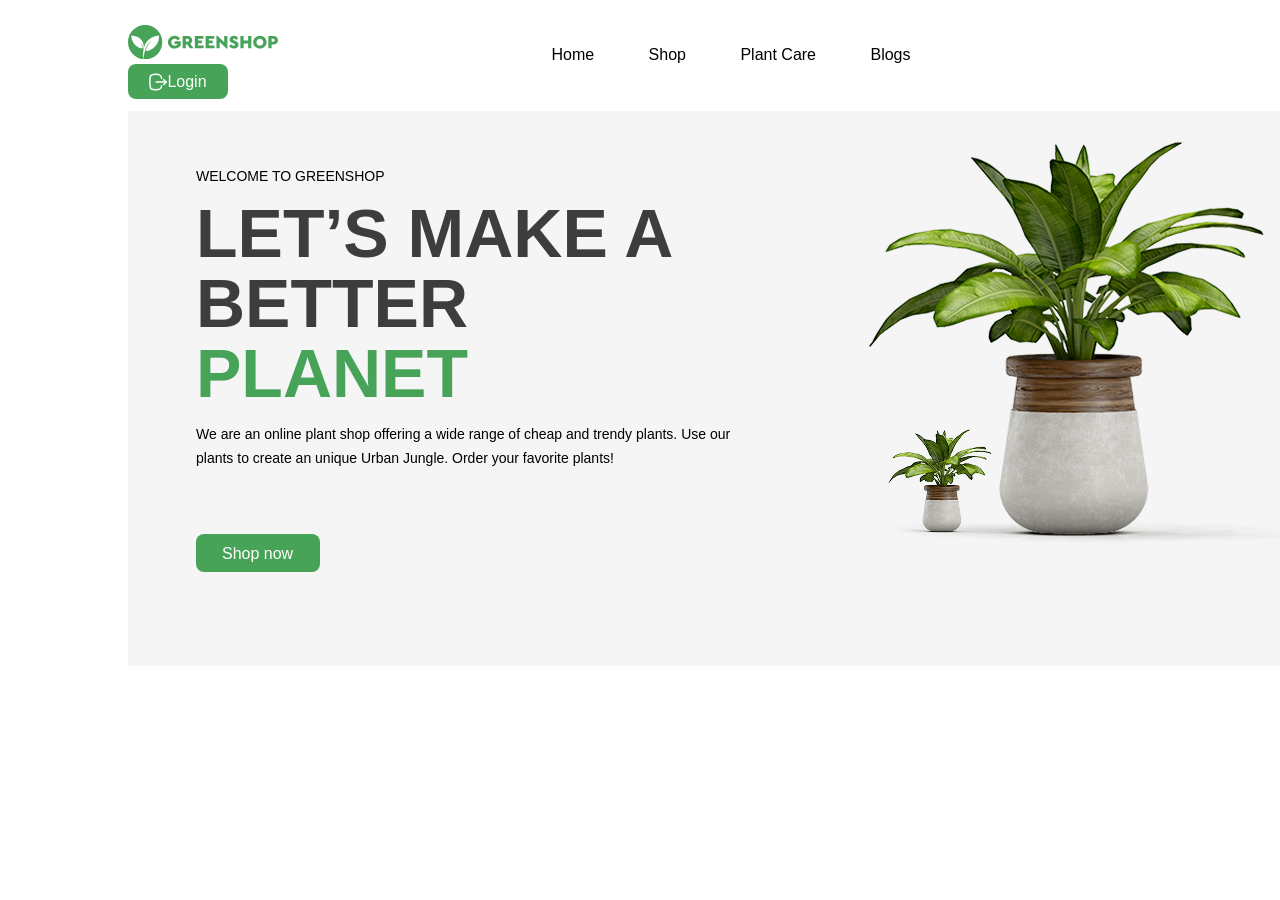
==== greenshop/index.html @ 19f1a40b "lesson-06" ====
<!DOCTYPE html>
<html lang="en">
<head>
    <meta charset="UTF-8">
    <title>Form</title>
    <link rel="stylesheet" href="css/style.css">
</head>
<body class="body">
    <div class="wrapper">
        <header class=" header">
            <a href="#" class="logo">
                <img src="./img/logo.svg" alt="">
            </a>
            <nav class="menu">
                <a href="">Home</a>
                <a href="">Shop</a>
                <a href="">Plant Care</a>
                <a href="">Blogs</a>
            </nav>
            <button type="button" class="login">
                <img src="./img/logout.svg" alt="" class="logout">
                Login
            </button>
        </header>
        <main>
            <div class="banner">
                <div class="info">
                    <p class="welcome">Welcome to greenshop</p>
                    <h1 class="main-title">
                        Let’s make a better 
                        <span class="planet">planet</span>
                    </h1>
                    <p class="about">We are an online plant shop offering a wide range of cheap and trendy plants. Use our plants to create an unique Urban Jungle. Order your favorite plants!</p>
                    <button type class="shop">Shop now</button>
                </div>
                <div class="flower">
                    <img src="./img/flower.png" alt="" class="img-flower">
                </div>
            </div>
        </main>
    </div>
</body>
---- greenshop/css/style.css ----
.body{
    font-family: Tahoma, sans-serif;
}

.wrapper{
    width: 1200px;
    margin: 0 auto;
    margin-left: 120px;
    margin-right: 120px;
}

.header{
    margin-top: 25px;
}

.logo{
    margin-right: 244px;
    display: inline-block;
}

.menu{
    display: inline-block;
    align-items: center;
    margin-right: 290px;
}

.menu a{
    text-decoration: none;
    color: black;
    margin: 0 25px;
    border-bottom: 4px solid transparent;
    padding-bottom: 20px;
}

.menu a:hover{
    border-bottom-color: green;
}

.login{
    width: 100px;
    height: 35px;
    display: inline-block;
    border: none;
    background-color: #46A358;
    border-radius: 8px;
    color: #ffffff;
    font-size: 16px;
    padding: 8 17px;
    gap: 4;
    display: inline-flex;
    align-items: center;
    justify-content: center;
}

.welcome{
    font-weight: 500;
    font-size: 14px;
    line-height: 16px;
    letter-spacing: 10%;
    text-transform: uppercase;
}

.banner{
    margin-top: 12px;
    background-color: #f5f5f5;
    display: flex;
    width: 100%;
}

.info{
    width: 58.33%;
    padding: 43px 95px 94px 68px;
}

.main-title{
    margin: 0;
    font-weight: 900;
    font-size: 68px;
    line-height: 70px;
    text-transform: uppercase;
    color: #3d3d3d;
    
}

.planet{
    color:#46A358;
}

.about{
    margin: 5;
    font-weight: 400;
    font-size: 14px;
    line-height: 24px;
    letter-spacing: 0%;

}

.shop{
    margin-top: 50px;
    width: 140;
    height: 40;
    border-radius: 6px;
    background-color: #46A358;
    border-radius: 8px;
    color: #ffffff;
    font-size: 16px;
    border: none;
    padding: 11px 27px 9px 26px;
}

.flower{
    width: 41.66%;
}

.flower img-flower{
    width: 100%;
    height: 100%;
    object-fit: cover;

}
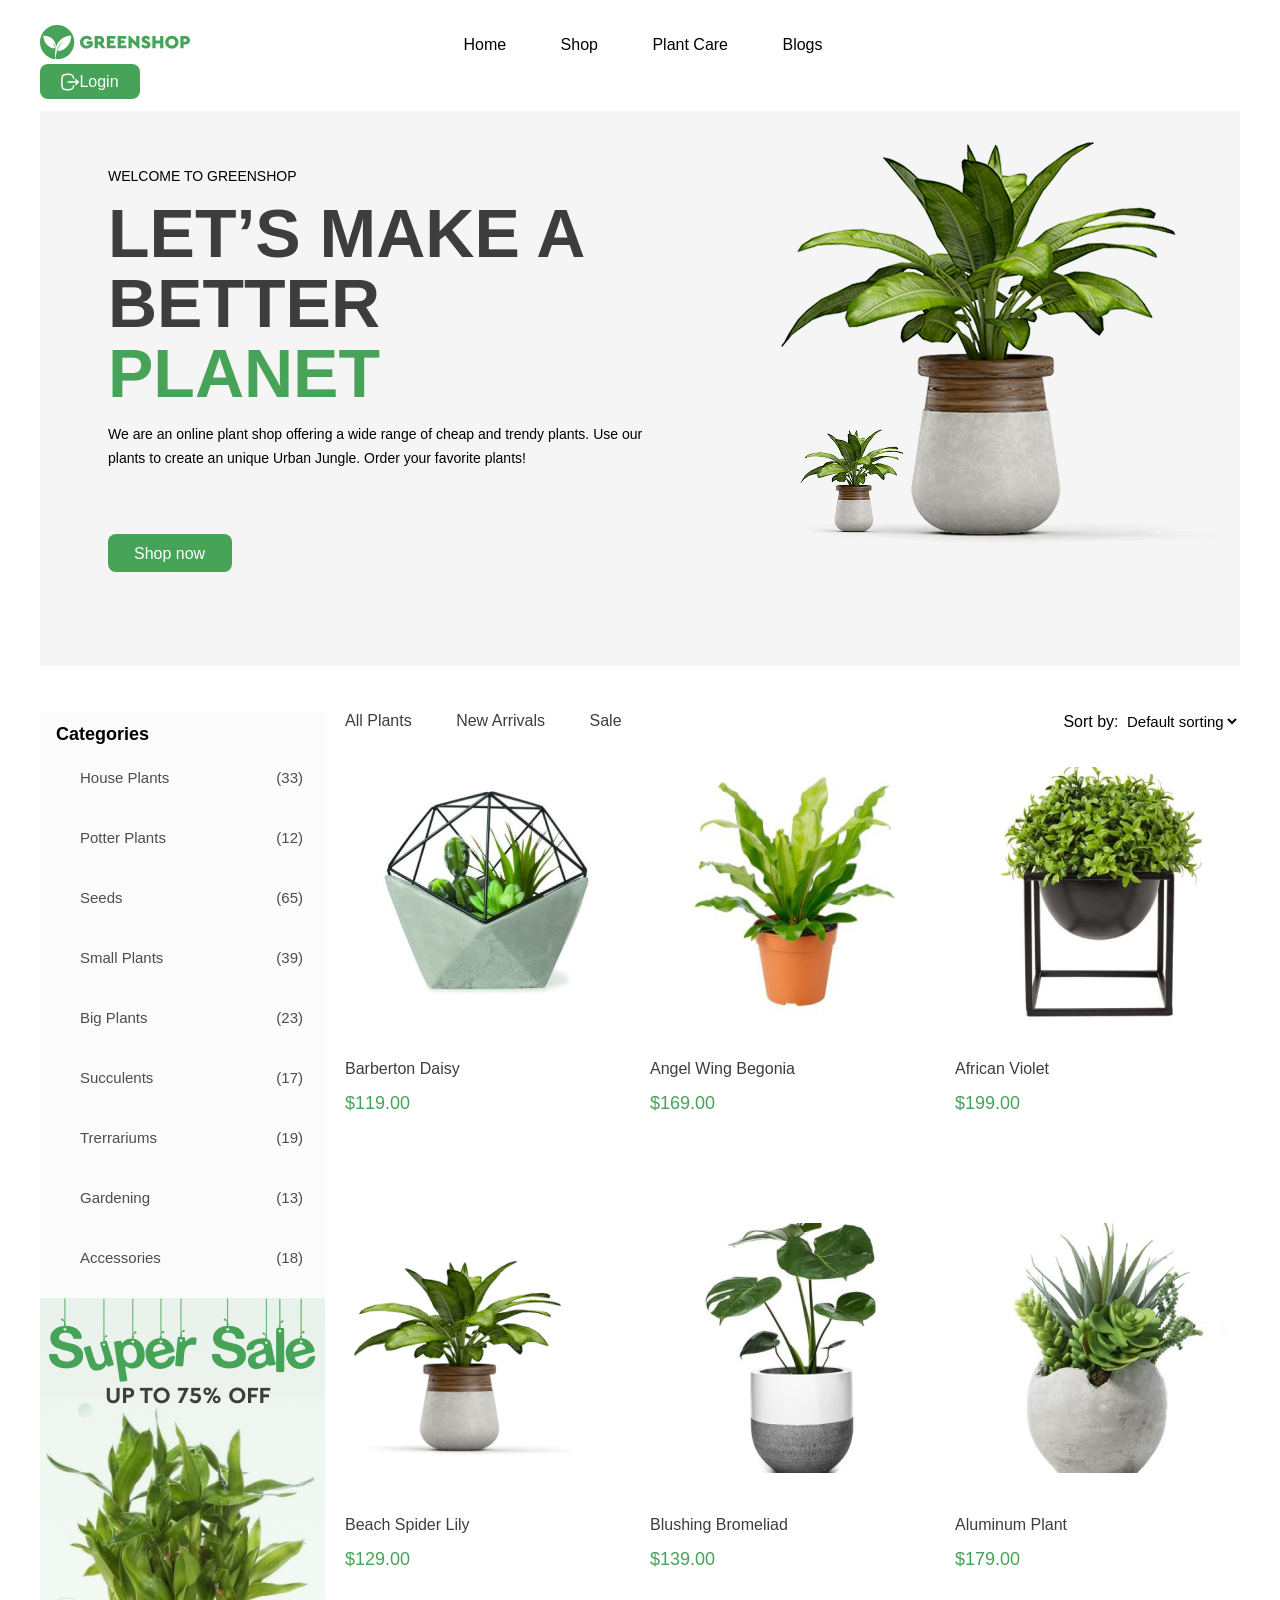
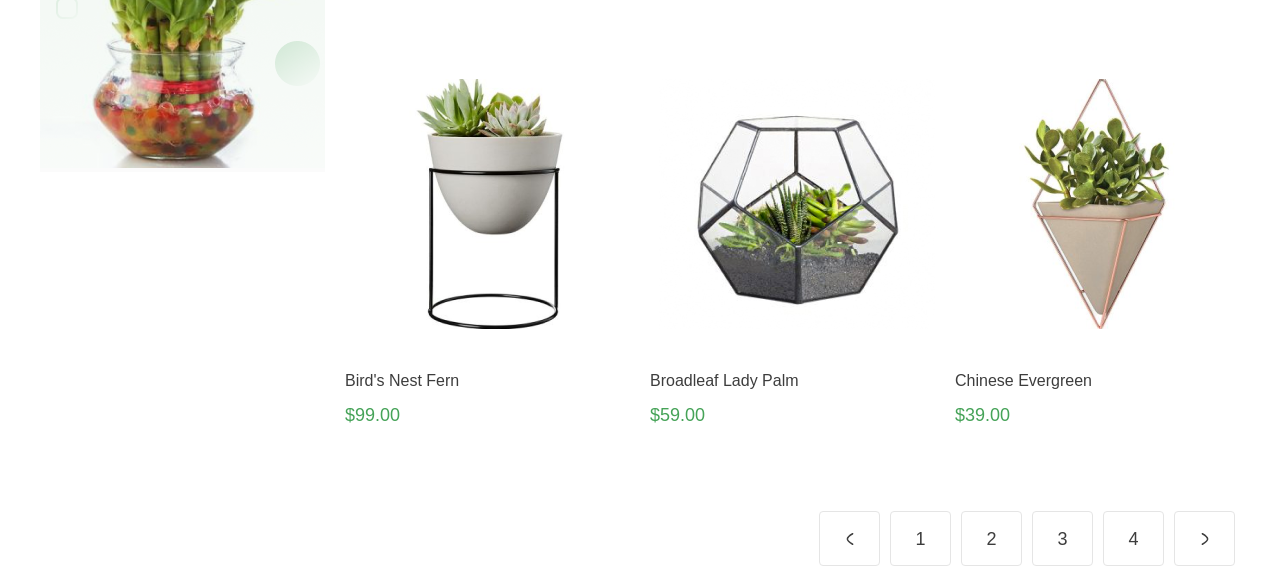
==== commit 53bcf684: "lesson-07" ====
--- a/greenshop/index.html
+++ b/greenshop/index.html
@@ -37,6 +37,190 @@
                     <img src="./img/flower.png" alt="" class="img-flower">
                 </div>
             </div>
+            <div class="clearfix">
+                <div class="left-bar">
+                    <h2 class="categories">Categories</h2>
+                    <ul class="list">
+                        <li class="list-item">
+                            <a href="#" class="link-list-item">
+                                <span class="name-list-item">House Plants</span>
+                                <span class="num-list-item">(33)</span>
+                            </a>
+                        </li>
+                         <li class="list-item">
+                            <a href="#" class="link-list-item">
+                                <span class="name-list-item">Potter Plants</span>
+                                <span class="num-list-item">(12)</span>
+                            </a>
+                        </li>
+                         <li class="list-item">
+                            <a href="#" class="link-list-item">
+                                <span class="name-list-item">Seeds</span>
+                                <span class="num-list-item">(65)</span>
+                            </a>
+                        </li>
+                         <li class="list-item">
+                            <a href="#" class="link-list-item">
+                                <span class="name-list-item">Small Plants</span>
+                                <span class="num-list-item">(39)</span>
+                            </a>
+                        </li>
+                        <li class="list-item">
+                            <a href="#" class="link-list-item">
+                                <span class="name-list-item">Big Plants</span>
+                                <span class="num-list-item">(23)</span>
+                            </a>
+                        </li>
+                        <li class="list-item">
+                            <a href="#" class="link-list-item">
+                                <span class="name-list-item">Succulents</span>
+                                <span class="num-list-item">(17)</span>
+                            </a>
+                        </li>
+                        <li class="list-item">
+                            <a href="#" class="link-list-item">
+                                <span class="name-list-item">Trerrariums</span>
+                                <span class="num-list-item">(19)</span>
+                            </a>
+                        </li>
+                        <li class="list-item">
+                            <a href="#" class="link-list-item">
+                                <span class="name-list-item">Gardening</span>
+                                <span class="num-list-item">(13)</span>
+                            </a>
+                        </li>
+                        <li class="list-item">
+                            <a href="#" class="link-list-item">
+                                <span class="name-list-item">Accessories</span>
+                                <span class="num-list-item">(18)</span>
+                            </a>
+                        </li>
+                    </ul>
+                    <a href="#" class="sale">
+                        <img src="./img/sale.png" alt="">
+                    </a>
+                </div>
+                <div class="right-bar">
+                    <div class="right-bar-top clearfix">
+                        <div class="top-filter">
+                            <a href="#">All Plants</a>
+                            <a href="#">New Arrivals</a>
+                            <a href="#">Sale</a>
+                        </div>
+                        <div class="top-select">
+                            <label class="selector">
+                                Sort by:
+                                <select name="sort" class="select">
+                                    <option value="default" selected>Default sorting</option>
+                                </select>
+                            </label>
+                        </div>
+                    </div>
+                    <div class="goods clearfix">
+                        <div class="item">
+                            <a href="#" class="link-item">
+                                 <div class="img-wrapper">
+                                    <img src="./img/item-1.png" alt="" class="item-img">
+                                </div>
+                                <p class="name-item">Barberton Daisy</p>
+                                <p class="cost">$119.00</p>
+                            </a>
+                        </div>
+                        <div class="item">
+                            <a href="#" class="link-item">
+                                <div class="img-wrapper">
+                                    <img src="./img/item-2.png" alt="" class="item-img">
+                                </div>
+                                <p class="name-item">Angel Wing Begonia</p>
+                                <p class="cost">$169.00</p>
+                            </a>
+                        </div>
+                        <div class="item">
+                            <a href="#" class="link-item">
+                                <div class="img-wrapper">
+                                    <img src="./img/item-3.png" alt="" class="item-img">
+                                </div>
+                                <p class="name-item">African Violet</p>
+                                <p class="cost">$199.00</p>
+                            </a>
+                        </div>
+                        <div class="item">
+                            <a href="#" class="link-item">
+                                <div class="img-wrapper">
+                                    <img src="./img/item-4.png" alt="" class="item-img">
+                                </div>
+                                <p class="name-item">Beach Spider Lily</p>
+                                <p class="cost">$129.00</p>
+                            </a>
+                        </div>
+                        <div class="item">
+                            <a href="#" class="link-item">
+                                <div class="img-wrapper">
+                                    <img src="./img/item-5.png" alt="" class="item-img">
+                                </div>
+                                <p class="name-item">Blushing Bromeliad</p>
+                                <p class="cost">$139.00</p>
+                            </a>
+                        </div>
+                        <div class="item">
+                            <a href="#" class="link-item">
+                                <div class="img-wrapper">
+                                    <img src="./img/item-6.png" alt="" class="item-img">
+                                </div>
+                                <p class="name-item">Aluminum Plant</p>
+                                <p class="cost">$179.00</p>
+                            </a>
+                        </div>
+                        <div class="item">
+                            <a href="#" class="link-item">
+                                <div class="img-wrapper">
+                                    <img src="./img/item-7.png" alt="" class="item-img">
+                                </div>
+                                <p class="name-item">Bird's Nest Fern</p>
+                                <p class="cost">$99.00</p>
+                            </a>
+                        </div>
+                        <div class="item">
+                            <a href="#" class="link-item">
+                                <div class="img-wrapper">
+                                    <img src="./img/item-8.png" alt="" class="item-img">
+                                </div>
+                                <p class="name-item">Broadleaf Lady Palm</p>
+                                <p class="cost">$59.00</p>
+                            </a>
+                        </div>
+                        <div class="item">
+                            <a href="#" class="link-item">
+                                <div class="img-wrapper">
+                                    <img src="./img/item-9.png" alt="">
+                                </div>
+                                <p class="name-item">Chinese Evergreen</p>
+                                <p class="cost">$39.00</p>
+                            </a>
+                        </div>
+                    </div>
+                    <div class="paginator-container">
+                        <div class="paginator">
+                            <a href="#" class="paginator-btn">
+                                <svg width="18" height="18" viewBox="0 0 18 18" fill="none" xmlns="http://www.w3.org/2000/svg">
+                                <path d="M11.625 14.25C11.625 14.25 6.375 11.142 6.375 9C6.375 6.85875 11.625 3.75 11.625 3.75" stroke="currentColor" stroke-width="1.5" stroke-linecap="round" stroke-linejoin="round"/>
+                                </svg>
+                            </a>
+                            <a href="#" class="paginator-btn">
+                                <span class="paginator-num">1</span>
+                            </a>
+                            <a href="#" class="paginator-btn">2</a>
+                            <a href="#" class="paginator-btn">3</a>
+                            <a href="#" class="paginator-btn">4</a>
+                            <a href="#" class="paginator-btn">
+                                <svg width="18" height="18" viewBox="0 0 18 18" fill="none" xmlns="http://www.w3.org/2000/svg">
+                                <path d="M6.375 3.75024C6.375 3.75024 11.625 6.85824 11.625 9.00024C11.625 11.1415 6.375 14.2502 6.375 14.2502" stroke="currentColor" stroke-width="1.5" stroke-linecap="round" stroke-linejoin="round"/>
+                                </svg>
+                            </a>
+                        </div>
+                    </div>
+                </div>
+            </div>
         </main>
     </div>
 </body>
--- a/greenshop/css/style.css
+++ b/greenshop/css/style.css
@@ -5,22 +5,24 @@
 .wrapper{
     width: 1200px;
     margin: 0 auto;
-    margin-left: 120px;
-    margin-right: 120px;
 }
 
 .header{
     margin-top: 25px;
+    border-bottom: 0.3px;
+    border-color: #46A35880;
+    margin-bottom: 12px;
 }
 
 .logo{
     margin-right: 244px;
     display: inline-block;
+    vertical-align: middle;
 }
 
 .menu{
     display: inline-block;
-    align-items: center;
+    vertical-align: middle;
     margin-right: 290px;
 }
 
@@ -61,10 +63,10 @@
 }
 
 .banner{
-    margin-top: 12px;
     background-color: #f5f5f5;
     display: flex;
     width: 100%;
+    margin-bottom: 46px;
 }
 
 .info{
@@ -118,3 +120,135 @@
     object-fit: cover;
 
 }
+
+.left-bar{
+    background-color: #FBFBFB;
+    width: 285px;
+    float: left;
+}
+
+.right-bar{
+    width: 915px;
+    float: left;
+}
+
+.right-bar-top{
+    margin-left: 20px;
+    margin-bottom: 31px;
+}
+
+.top-filter{
+    float: left;
+}
+
+.top-filter a{
+    text-decoration: none;
+    color: #3d3d3d;
+    border-bottom: 4px solid transparent;
+    margin-right: 40px;
+    padding-bottom: 7px;
+}
+
+.top-filter a:hover{
+    border-bottom-color: green;
+}
+
+.top-select{
+    float: right;
+}
+
+.item{
+    float: left;
+    width: 285px;
+    margin-left: 20px;
+    margin-bottom: 70px;
+}
+.categories{
+    margin: 14px 16px 7px 16px;
+    font-size: 18px;
+    line-height: 16px;
+}
+
+.list{
+    list-style: none;
+}
+
+.link-list-item{
+    text-decoration: none;
+    display: flex;
+    justify-content: space-between;
+    margin: 0 22px 20px 0;
+    color: #4E4C4C;
+}
+
+.link-list-item:hover{
+    color: #46A358;
+}
+
+.name-list-item{
+    font-size: 15px;
+    line-height: 40px;
+}
+
+.num-list-item{
+    font-size: 15px;
+    line-height: 40px;
+}
+
+.select{
+    border: none;
+    background: none;
+    font-size: 15px;
+    line-height: 16px;
+}
+
+.img-wrapper img{
+    padding: 24px 9px;
+    width: auto;
+    height: 250px;
+}
+
+.link-item{
+    text-decoration: none;
+}
+
+.name-item{
+    color: #3d3d3d;
+    font-size: 16px;
+    line-height: 16px;
+}
+
+.cost{
+    color: #46A358;
+    font-size: 18px;
+    line-height: 16px;
+}
+
+.paginator-container{
+    float: right;
+}
+
+.paginator{
+    display: flex;
+}
+
+.paginator-btn{
+    display: flex;
+    justify-content: center;
+    align-items: center;
+    margin: 0 5px;
+    padding: 9px 12px;
+    text-decoration: none;
+    color: #3d3d3d;
+    width: 35px;
+    height: 35px;
+    border: 1px solid #e5e5e5;
+    border-radius: 4px;
+    font-size: 18px;
+    line-height: 16px;
+}
+
+.paginator-btn:hover{
+    color: #ffffff;
+    background-color: #46A358;
+}
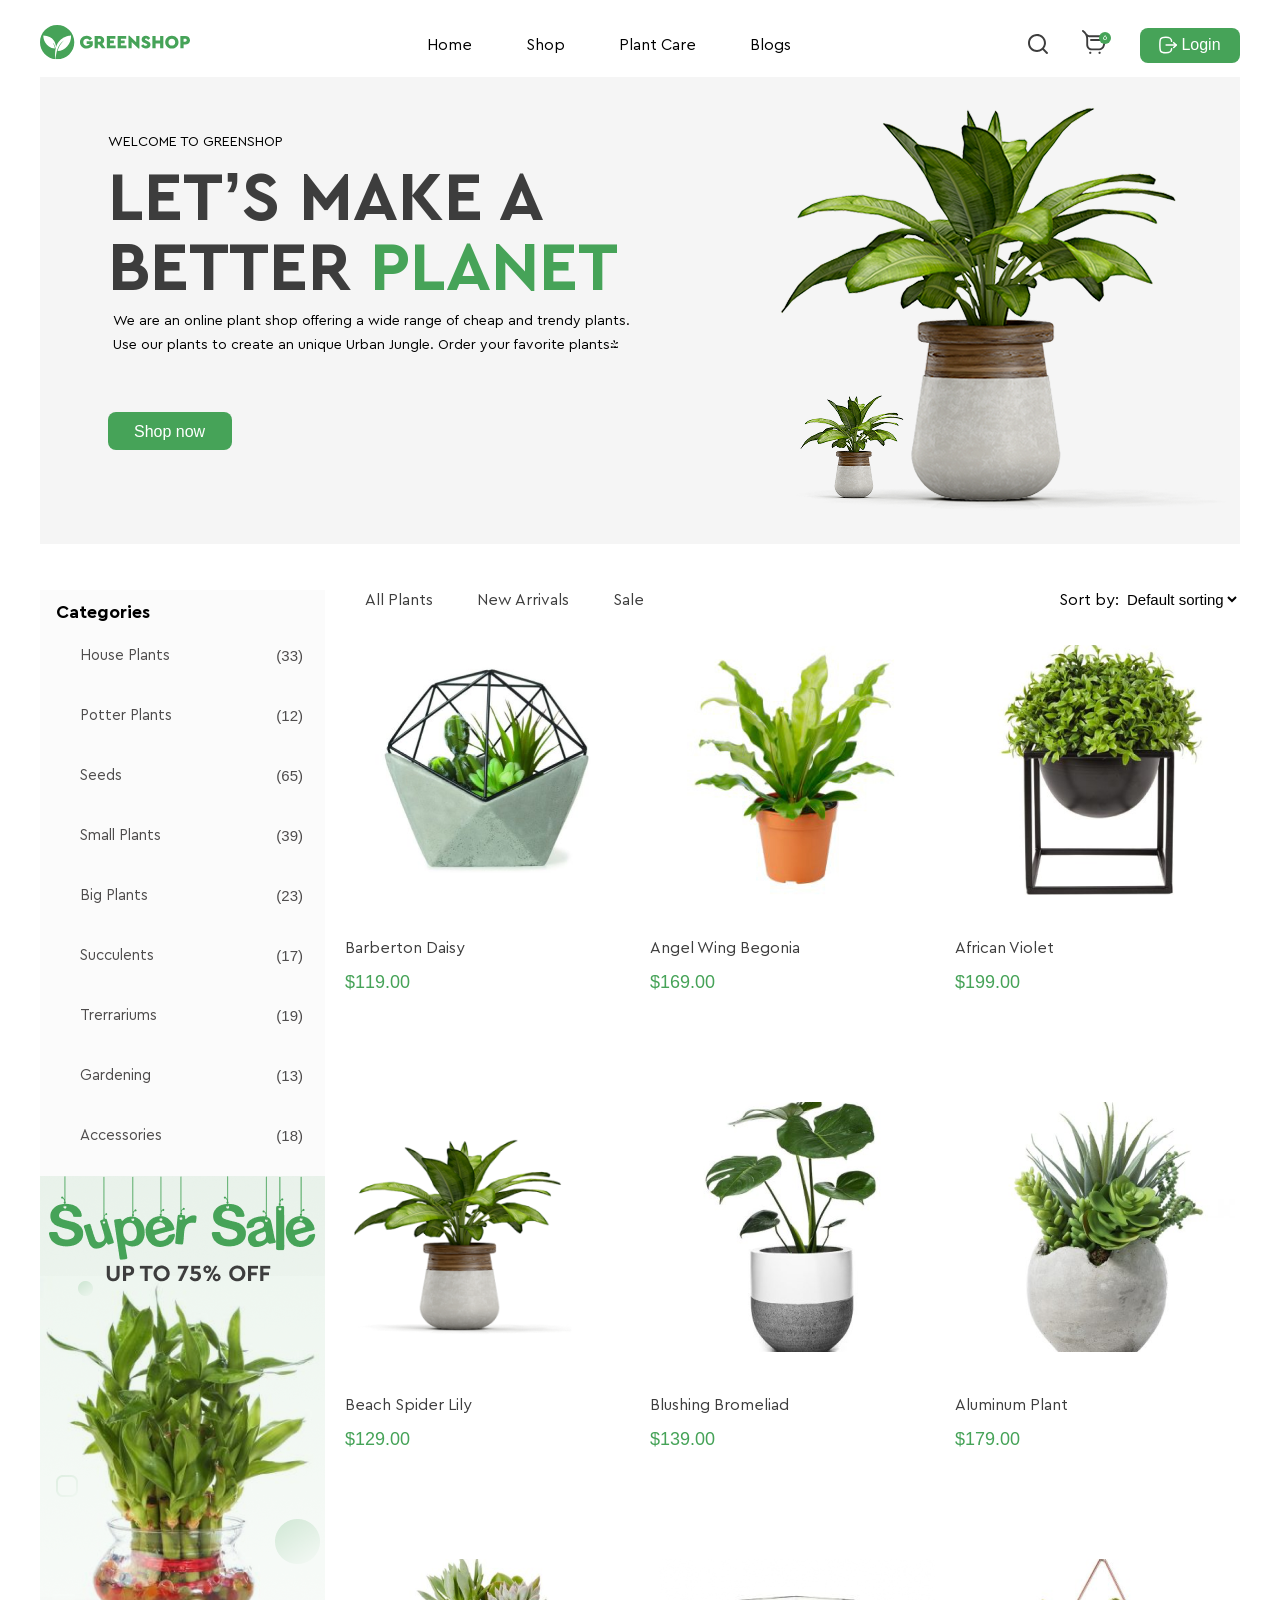
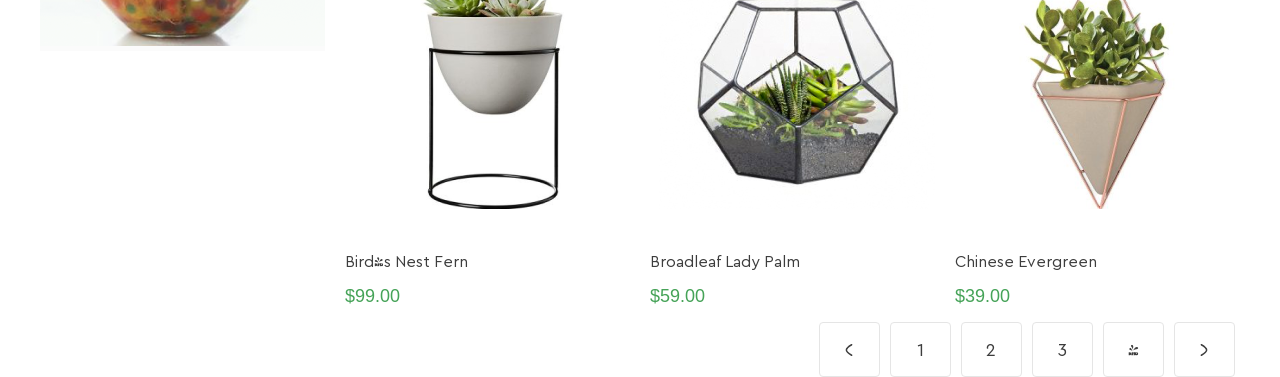
==== commit b3dd4deb: "lesson-09" ====
--- a/greenshop/index.html
+++ b/greenshop/index.html
@@ -17,10 +17,23 @@
                 <a href="">Plant Care</a>
                 <a href="">Blogs</a>
             </nav>
-            <button type="button" class="login">
-                <img src="./img/logout.svg" alt="" class="logout">
-                Login
-            </button>
+            <div>
+                <a class="search" href="#">
+                    <svg width="20" height="20" viewBox="0 0 20 20" fill="none" xmlns="http://www.w3.org/2000/svg">
+                        <path d="M14.5726 16.0029C10.5755 19.1865 4.988 18.3055 2.02842 14.6542C-0.828089 11.129 -0.64944 6.04347 2.44943 2.82482C5.65137 -0.500594 10.6854 -0.944524 14.3346 1.78337C15.642 2.76051 16.6183 4.00364 17.2542 5.50838C17.8938 7.02186 18.0881 8.59653 17.8663 10.2205C17.6452 11.837 17 13.2775 15.9499 14.6217C16.0349 14.6773 16.1255 14.7173 16.1904 14.7822C17.3448 15.9311 18.4947 17.0843 19.6491 18.2331C19.9227 18.5054 20.0589 18.8225 19.9776 19.2046C19.8165 19.9651 18.9108 20.2586 18.3298 19.7366C18.0575 19.4925 17.807 19.2234 17.5484 18.9649C16.6002 18.0177 15.6526 17.0699 14.7044 16.1227C14.665 16.0853 14.6238 16.0503 14.5726 16.0029ZM15.9605 8.98677C15.9705 5.12689 12.8529 2.00627 8.98262 2.00065C5.12292 1.99503 2.00781 5.09067 1.99094 8.94806C1.97408 12.8173 5.08544 15.9467 8.96762 15.9648C12.8117 15.9829 15.9506 12.8504 15.9605 8.98677Z" fill="currentColor"/>
+                    </svg>
+                </a>
+                <a class="cart" href="#">
+                    <svg width="24" height="24" viewBox="0 0 24 24" fill="none" xmlns="http://www.w3.org/2000/svg">
+                        <path d="M17.1567 20.25H9.89163C6.79003 20.25 4.26667 17.7267 4.26667 14.6251V8.85947C4.26667 5.9762 2.82958 3.30739 0.422521 1.72031C-0.00975775 1.43531 -0.129101 0.853876 0.155897 0.421598C0.440896 -0.0107278 1.02228 -0.130118 1.45465 0.154974C2.82874 1.06097 3.94351 2.2559 4.74067 3.63167C4.91293 3.82466 6.30202 5.29699 8.57919 5.29699H19.3748C22.3201 5.24191 24.6254 8.19769 23.8554 11.0406L22.6126 15.9939C21.9839 18.4998 19.7404 20.25 17.1567 20.25ZM5.90513 6.64234C6.06099 7.36238 6.14166 8.10483 6.14166 8.85947V14.6251C6.14166 16.6928 7.8239 18.375 9.89163 18.375H17.1567C18.8792 18.375 20.3748 17.2082 20.794 15.5376L22.0367 10.5844C22.4943 8.89509 21.1243 7.13931 19.3748 7.17198H8.57914C7.54926 7.17198 6.65283 6.94993 5.90513 6.64234ZM9.42289 22.8281C9.42289 22.1809 8.89822 21.6563 8.25102 21.6563C6.69609 21.7182 6.69745 23.9387 8.25102 24C8.89822 24 9.42289 23.4753 9.42289 22.8281ZM18.751 22.8281C18.751 22.1809 18.2263 21.6563 17.5791 21.6563C16.0242 21.7182 16.0255 23.9387 17.5791 24C18.2263 24 18.751 23.4753 18.751 22.8281ZM20.3123 9.98446C20.3123 9.46668 19.8925 9.04697 19.3748 9.04697H8.95414C7.71027 9.09647 7.71121 10.8729 8.95414 10.922H19.3748C19.8925 10.922 20.3123 10.5022 20.3123 9.98446Z" fill="currentColor"/>
+                    </svg>
+                    <span class="count">6</span>
+                </a>
+                <button type="button" class="login">
+                    <img src="./img/logout.svg" alt="" class="logout">
+                    Login
+                </button>
+            </div>
         </header>
         <main>
             <div class="banner">
--- a/greenshop/css/style.css
+++ b/greenshop/css/style.css
@@ -1,5 +1,37 @@
+@font-face {
+    font-family: 'Cera Pro';
+    src: url('../fonts/FONTSPRINGDEMO-CeraProItalic.woff2') format('woff2');
+    font-weight: normal;
+    font-style: italic;
+    font-display: swap;
+}
+
+@font-face {
+    font-family: 'Cera Pro';
+    src: url('../fonts/FONTSPRINGDEMO-CeraProBold.woff2') format('woff2');
+    font-weight: bold;
+    font-style: normal;
+    font-display: swap;
+}
+
+@font-face {
+    font-family: 'Cera Pro';
+    src: url('../fonts/FONTSPRINGDEMO-CeraProBoldItalic.woff2') format('woff2');
+    font-weight: bold;
+    font-style: italic;
+    font-display: swap;
+}
+
+@font-face {
+    font-family: 'Cera Pro';
+    src: url('../fonts/FONTSPRINGDEMO-CeraProRegular.woff2') format('woff2');
+    font-weight: normal;
+    font-style: normal;
+    font-display: swap;
+}
+
 .body{
-    font-family: Tahoma, sans-serif;
+    font-family: "Cera Pro", "Tahoma", sans-serif;
 }
 
 .wrapper{
@@ -8,6 +40,9 @@
 }
 
 .header{
+    display: flex;
+    justify-content: space-between;
+    align-items: center;
     margin-top: 25px;
     border-bottom: 0.3px;
     border-color: #46A35880;
@@ -15,7 +50,6 @@
 }
 
 .logo{
-    margin-right: 244px;
     display: inline-block;
     vertical-align: middle;
 }
@@ -23,7 +57,6 @@
 .menu{
     display: inline-block;
     vertical-align: middle;
-    margin-right: 290px;
 }
 
 .menu a{
@@ -36,6 +69,43 @@
 
 .menu a:hover{
     border-bottom-color: green;
+}
+
+.search{
+    margin-right: 30px;
+    text-decoration: none;
+    color: #3d3d3d;
+}
+
+.search:hover{
+    color: #46A358;
+}
+
+.cart{
+    display: inline-block;
+    margin-right: 30px;
+    text-decoration: none;
+    position: relative;
+    color: #3d3d3d;
+}
+
+.cart:hover{
+    color: #46A358;
+}
+
+.count{
+    font-size: 8px;
+    color: #ffffff;
+    width: 12px;
+    height: 12px;
+    background-color: #46A358;
+    border-radius: 50%;
+    display: flex;
+    align-items: center;
+    justify-content: center;
+    position: absolute;
+    top: 2px;
+    right: -5px;
 }
 
 .login{
@@ -48,7 +118,7 @@
     color: #ffffff;
     font-size: 16px;
     padding: 8 17px;
-    gap: 4;
+    gap: 4px;
     display: inline-flex;
     align-items: center;
     justify-content: center;
@@ -81,7 +151,6 @@
     line-height: 70px;
     text-transform: uppercase;
     color: #3d3d3d;
-    
 }
 
 .planet{
@@ -89,7 +158,7 @@
 }
 
 .about{
-    margin: 5;
+    margin: 5px;
     font-weight: 400;
     font-size: 14px;
     line-height: 24px;
@@ -123,13 +192,14 @@
 
 .left-bar{
     background-color: #FBFBFB;
-    width: 285px;
+    width: 23.75%;
     float: left;
 }
 
 .right-bar{
-    width: 915px;
+    width: 74.58%;
     float: left;
+    margin-left: 20px;
 }
 
 .right-bar-top{
@@ -157,12 +227,17 @@
     float: right;
 }
 
+.goods{
+    display: flex;
+    flex-wrap: wrap;
+    gap: 70px 20px;
+}
+
 .item{
-    float: left;
-    width: 285px;
-    margin-left: 20px;
-    margin-bottom: 70px;
-}
+    width: 31.84%;
+    box-sizing: border-box;
+}
+
 .categories{
     margin: 14px 16px 7px 16px;
     font-size: 18px;
@@ -191,6 +266,7 @@
 }
 
 .num-list-item{
+    font-family: Tahoma, sans-serif;
     font-size: 15px;
     line-height: 40px;
 }
@@ -219,6 +295,7 @@
 }
 
 .cost{
+    font-family: Tahoma, sans-serif;
     color: #46A358;
     font-size: 18px;
     line-height: 16px;
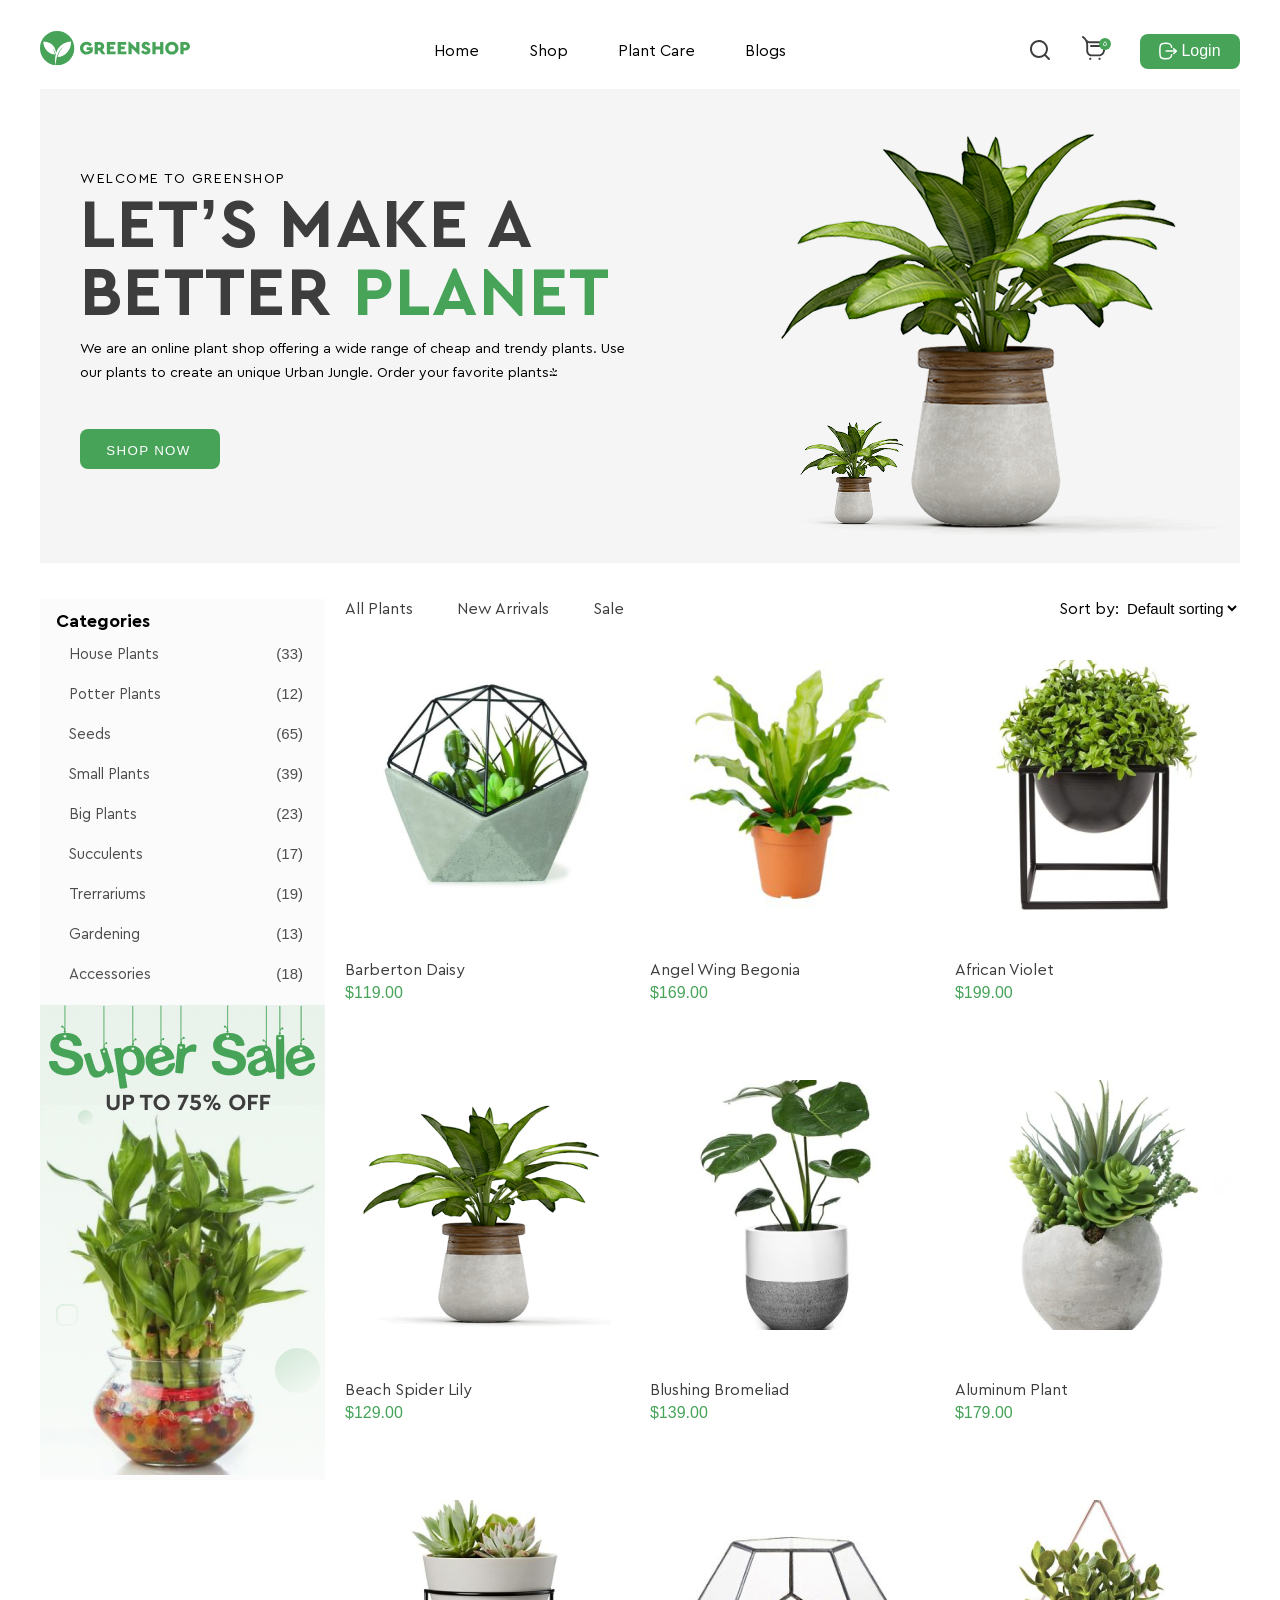
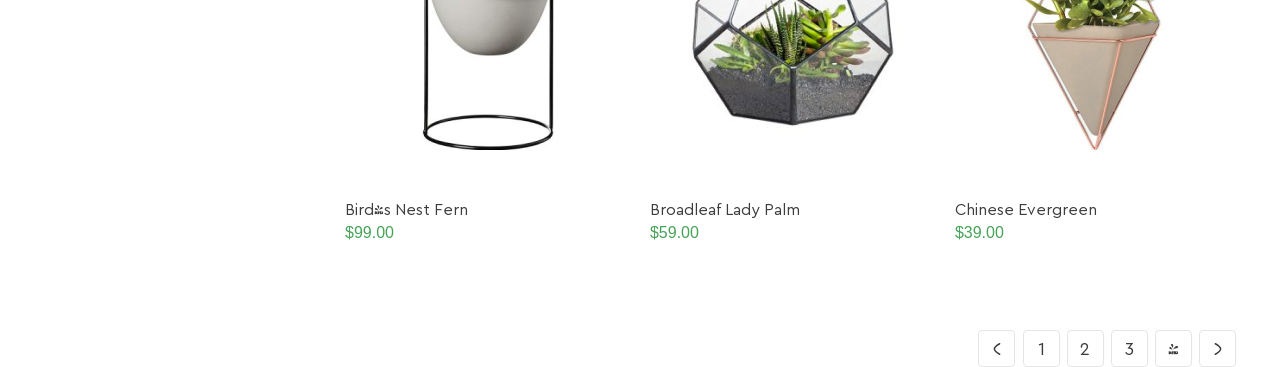
==== commit 2629a38d: "lesson-10" ====
--- a/greenshop/index.html
+++ b/greenshop/index.html
@@ -11,11 +11,58 @@
             <a href="#" class="logo">
                 <img src="./img/logo.svg" alt="">
             </a>
-            <nav class="menu">
-                <a href="">Home</a>
-                <a href="">Shop</a>
-                <a href="">Plant Care</a>
-                <a href="">Blogs</a>
+            <nav class="nav">
+                <ul class="menu">
+                    <li>
+                        <a href="#">Home</a>
+                    
+                    </li>
+                    <li>
+                        <a href="#">Shop</a>
+                        
+                    </li>
+                    <li>
+                        <a href="#">Plant Care</a>
+                        <ul>
+                            <li>
+                                <a href="#">Drainage</a>
+                            </li>
+                            <li>
+                                <a href="#">Fungicides</a>
+                            </li>
+                            <li>
+                                <a href="#">Fertilizer</a>
+                            </li>
+                            <li class="priming">
+                                <a href="#">Priming</a>
+                                <ul>
+                                    <li>
+                                        <a href="#">Universal</a>
+                                    </li>
+                                    <li>
+                                        <a href="#">For Ficus</a>
+                                    </li>
+                                    <li>
+                                        <a href="#">For Cacti</a>
+                                    </li>
+                                    <li>
+                                        <a href="#">For Citrus</a>
+                                    </li>
+                                    <li>
+                                        <a href="#">For those in bloom</a>
+                                    </li>
+                                    <li>
+                                        <a href="#">For Orchids</a>
+                                    </li>
+                                </ul>
+                            </li>
+                        </ul>
+                    </li>
+                    <li>
+                        <a href="#">Blogs</a>
+                        
+                    </li>
+                </ul>
             </nav>
             <div>
                 <a class="search" href="#">
--- a/greenshop/css/style.css
+++ b/greenshop/css/style.css
@@ -55,13 +55,80 @@
 }
 
 .menu{
-    display: inline-block;
+    position: relative;
+    padding: 0;
+    list-style: none;
+    display: flex;
     vertical-align: middle;
 }
 
+.menu ul{
+    display: none;
+    padding: 0;
+    position: absolute;
+    list-style: none;
+    left: 25px;
+    top: 48px;
+    width: 188px;
+}
+
+.menu ul li a:hover{
+    background-color: #46A358;
+    color: #ffffff;
+}
+
+.priming > ul{
+    color: #3d3d3d;
+    display: none;
+    padding: 0;
+    position: absolute;
+    list-style: none;
+    left: 100%;
+    top: 0;
+    width: 178px;
+    background-color: #EDF6EE;
+}
+
+.priming:hover ul{
+    display: block;
+}
+
+.menu ul::before{
+    position: absolute;
+    display: block;
+    content: "";
+    width: 100%;
+    height: 48px;
+    top: -24px;
+    z-index: -1;
+}
+
+.menu > li:hover > ul{
+    display: block;
+}
+
+.menu ul a{
+    display: block;
+    background-color: #EDF6EE;
+    color: #3d3d3d;
+}
+
+.priming:hover > a{
+    background-color: #46A358;
+    color: #ffffff;
+}
+
+.menu > li{
+    position: relative;
+}
+
 .menu a{
     text-decoration: none;
     color: black;
+}
+
+.menu > li > a{
+    align-items: center;
     margin: 0 25px;
     border-bottom: 4px solid transparent;
     padding-bottom: 20px;
@@ -72,7 +139,7 @@
 }
 
 .search{
-    margin-right: 30px;
+    margin-right: 28px;
     text-decoration: none;
     color: #3d3d3d;
 }
@@ -117,7 +184,7 @@
     border-radius: 8px;
     color: #ffffff;
     font-size: 16px;
-    padding: 8 17px;
+    padding: 8px 17px;
     gap: 4px;
     display: inline-flex;
     align-items: center;
@@ -127,28 +194,29 @@
 .welcome{
     font-weight: 500;
     font-size: 14px;
-    line-height: 16px;
-    letter-spacing: 10%;
+    letter-spacing: 0.11em;
     text-transform: uppercase;
+    margin-bottom: 4px;
 }
 
 .banner{
     background-color: #f5f5f5;
     display: flex;
     width: 100%;
-    margin-bottom: 46px;
+    margin-bottom: 36px;
 }
 
 .info{
     width: 58.33%;
-    padding: 43px 95px 94px 68px;
+    padding: 67px 116px 94px 40px;
 }
 
 .main-title{
     margin: 0;
     font-weight: 900;
-    font-size: 68px;
-    line-height: 70px;
+    font-size: 4.28em;
+    line-height: 68px;
+    letter-spacing: 0.02em;
     text-transform: uppercase;
     color: #3d3d3d;
 }
@@ -158,28 +226,28 @@
 }
 
 .about{
-    margin: 5px;
+    margin-top: 9px;
     font-weight: 400;
     font-size: 14px;
     line-height: 24px;
-    letter-spacing: 0%;
-
 }
 
 .shop{
-    margin-top: 50px;
-    width: 140;
-    height: 40;
+    margin-top: 30px;
+    width: 140px;
+    height: 40px;
     border-radius: 6px;
     background-color: #46A358;
     border-radius: 8px;
     color: #ffffff;
-    font-size: 16px;
     border: none;
-    padding: 11px 27px 9px 26px;
+    padding: 11px 27px 9px 24px;
+    letter-spacing: 0.1em;
+    text-transform: uppercase;
 }
 
 .flower{
+    margin-top: 14px;
     width: 41.66%;
 }
 
@@ -203,8 +271,7 @@
 }
 
 .right-bar-top{
-    margin-left: 20px;
-    margin-bottom: 31px;
+    margin-bottom: 36px;
 }
 
 .top-filter{
@@ -234,6 +301,7 @@
 }
 
 .item{
+    height: 350px;
     width: 31.84%;
     box-sizing: border-box;
 }
@@ -252,7 +320,7 @@
     text-decoration: none;
     display: flex;
     justify-content: space-between;
-    margin: 0 22px 20px 0;
+    margin: 0 22px 21px -11px;
     color: #4E4C4C;
 }
 
@@ -262,13 +330,11 @@
 
 .name-list-item{
     font-size: 15px;
-    line-height: 40px;
 }
 
 .num-list-item{
     font-family: Tahoma, sans-serif;
     font-size: 15px;
-    line-height: 40px;
 }
 
 .select{
@@ -278,10 +344,16 @@
     line-height: 16px;
 }
 
+.img-wrapper{
+    display: flex;
+    justify-content: center;
+    align-items: center;
+    height: 300px;
+}
+
 .img-wrapper img{
     padding: 24px 9px;
-    width: auto;
-    height: 250px;
+    object-fit: contain;
 }
 
 .link-item{
@@ -292,13 +364,14 @@
     color: #3d3d3d;
     font-size: 16px;
     line-height: 16px;
+    margin-top: 27px;
 }
 
 .cost{
     font-family: Tahoma, sans-serif;
     color: #46A358;
-    font-size: 18px;
     line-height: 16px;
+    margin-top: -9px;
 }
 
 .paginator-container{
@@ -307,14 +380,15 @@
 
 .paginator{
     display: flex;
+    justify-content: flex-end;
+    margin-top: 105px;
 }
 
 .paginator-btn{
     display: flex;
     justify-content: center;
     align-items: center;
-    margin: 0 5px;
-    padding: 9px 12px;
+    margin: 0 0.2em;
     text-decoration: none;
     color: #3d3d3d;
     width: 35px;
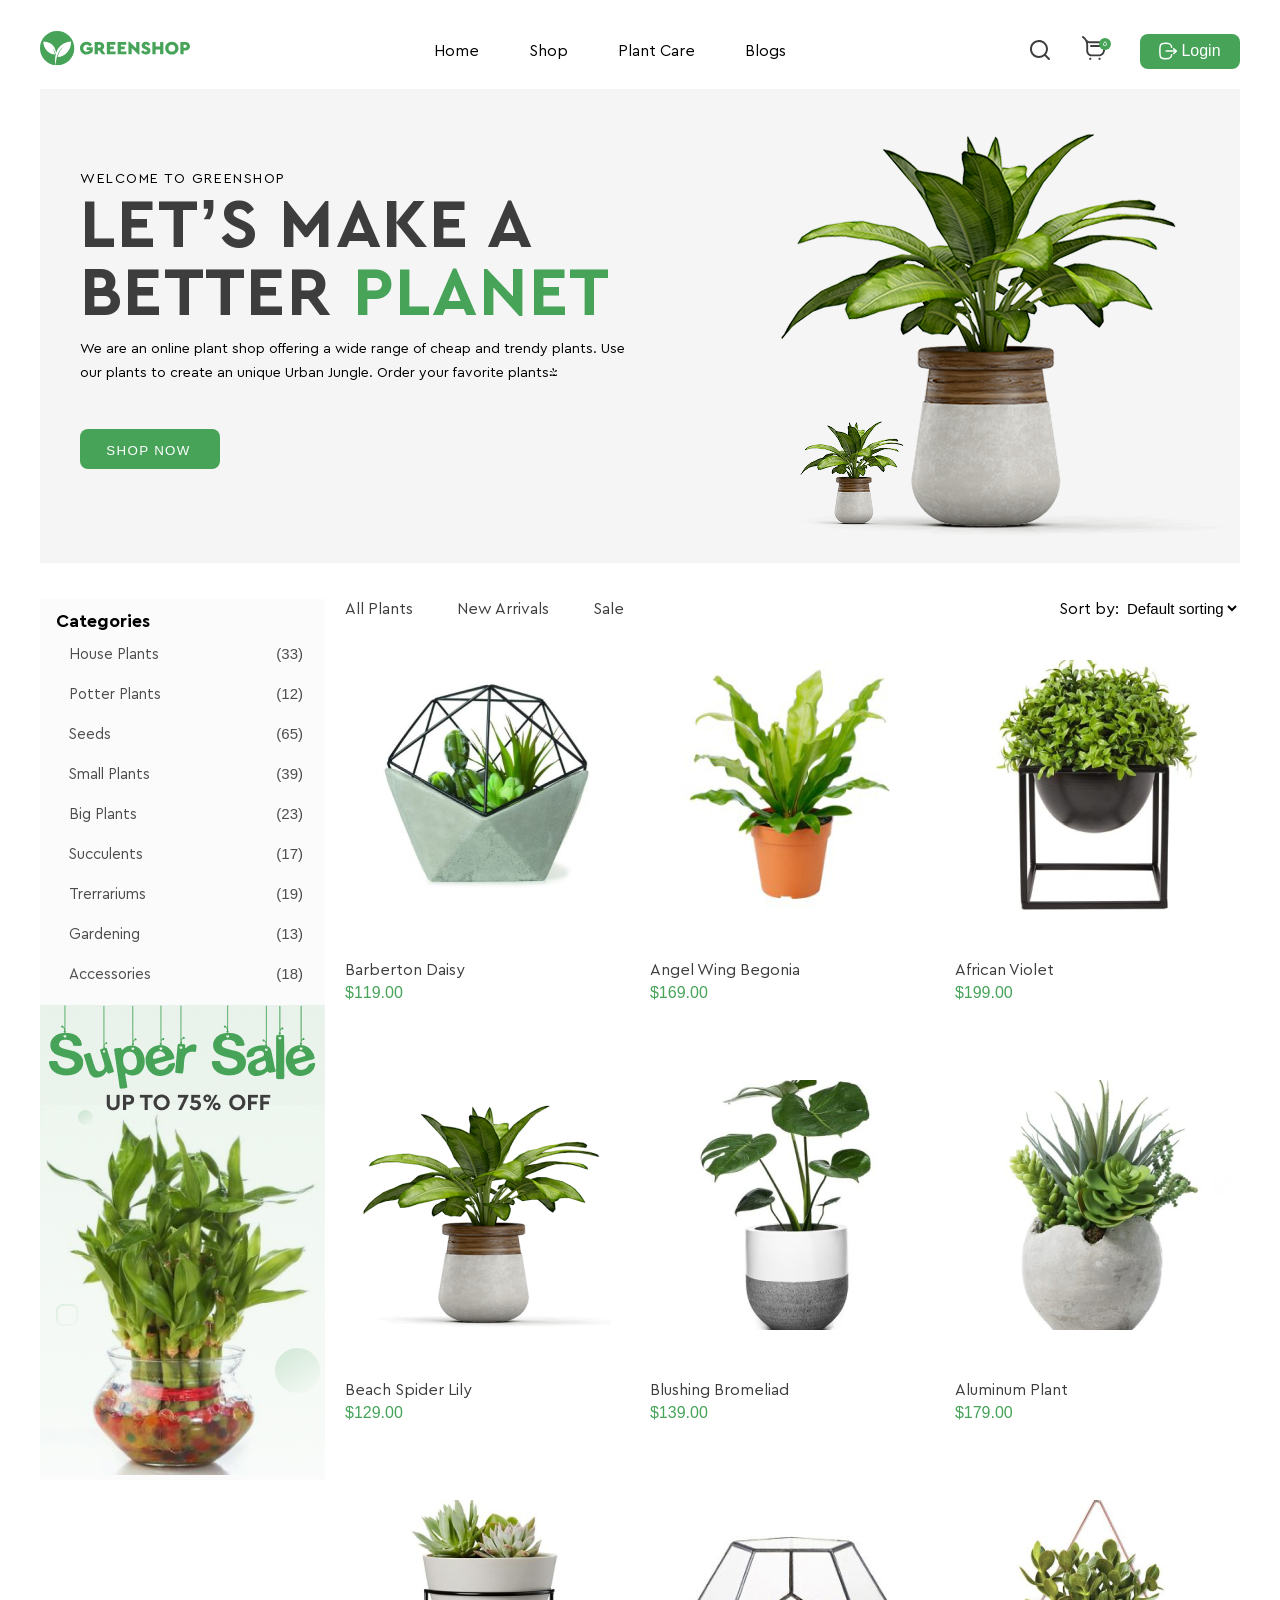
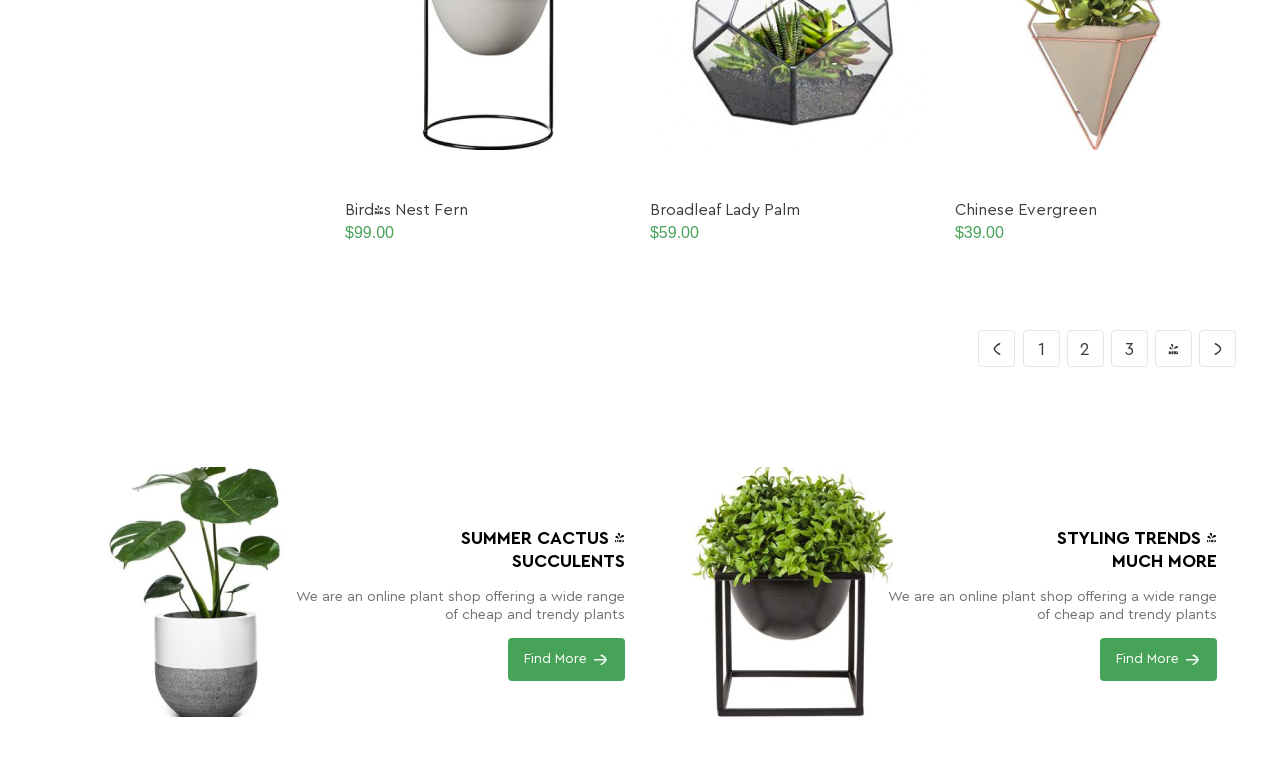
==== commit 78036414: "lesson-11" ====
--- a/greenshop/index.html
+++ b/greenshop/index.html
@@ -281,6 +281,34 @@
                     </div>
                 </div>
             </div>
+            <div class="cards">
+                <div class="card">
+                    <div class="card-img">
+                        <img src="./img/item-5.png" alt="">
+                    </div>
+                    <div class="card-info">
+                        <h2>Summer cactus & succulents</h2>
+                        <p>We are an online plant shop offering a wide range of cheap and trendy plants</p>
+                        <a>
+                            Find More
+                            <img src="./img/arrow-right.svg" alt="" class="find-more">
+                        </a>
+                    </div>
+                </div>
+                <div class="card">
+                    <div class="card-img">
+                        <img src="./img/item-3.png" alt="">
+                    </div>
+                    <div class="card-info">
+                        <h2>Styling Trends & much more</h2>
+                        <p>We are an online plant shop offering a wide range of cheap and trendy plants</p>
+                        <a>
+                            Find More
+                            <img src="./img/arrow-right.svg" alt="" class="find-more">
+                        </a>
+                    </div>
+                </div>
+            </div>
         </main>
     </div>
 </body>
--- a/greenshop/css/style.css
+++ b/greenshop/css/style.css
@@ -382,6 +382,7 @@
     display: flex;
     justify-content: flex-end;
     margin-top: 105px;
+    margin-bottom: 100px;
 }
 
 .paginator-btn{
@@ -402,4 +403,63 @@
 .paginator-btn:hover{
     color: #ffffff;
     background-color: #46A358;
+}
+
+.cards{
+    text-align: center;
+}
+
+.card{
+    display: inline-block;
+    width: 47%;
+    margin-right: 24px;
+    height: 302px;
+}
+
+.card:last-child{
+    margin-right: 0;
+}
+
+.card-img{
+    width: 35%;
+    height: 100%;
+    display: inline-block;
+    vertical-align: top;
+}
+
+.card-info{
+    width: 64%;
+    display: inline-block;
+    vertical-align: middle;
+    box-sizing: border-box;
+    text-align: right;
+}
+
+.card-info h2{
+    margin-top: 60px;
+    text-transform: uppercase;
+    font-size: 18px;
+    font-weight: bold;
+    margin-left: 145px;
+}
+
+.card-info p{
+    margin-left: 30px;
+    font-size: 14px;
+    color: #727272;
+}
+
+.card-info a{
+    display: inline-block;
+    padding: 12px 16px;
+    background-color: #46A358;
+    color: #ffffff;
+    text-decoration: none;
+    border-radius: 4px;
+    font-size: 14px;
+}
+
+.card-info a img{
+    display: inline-block;
+    vertical-align: middle;
 }
